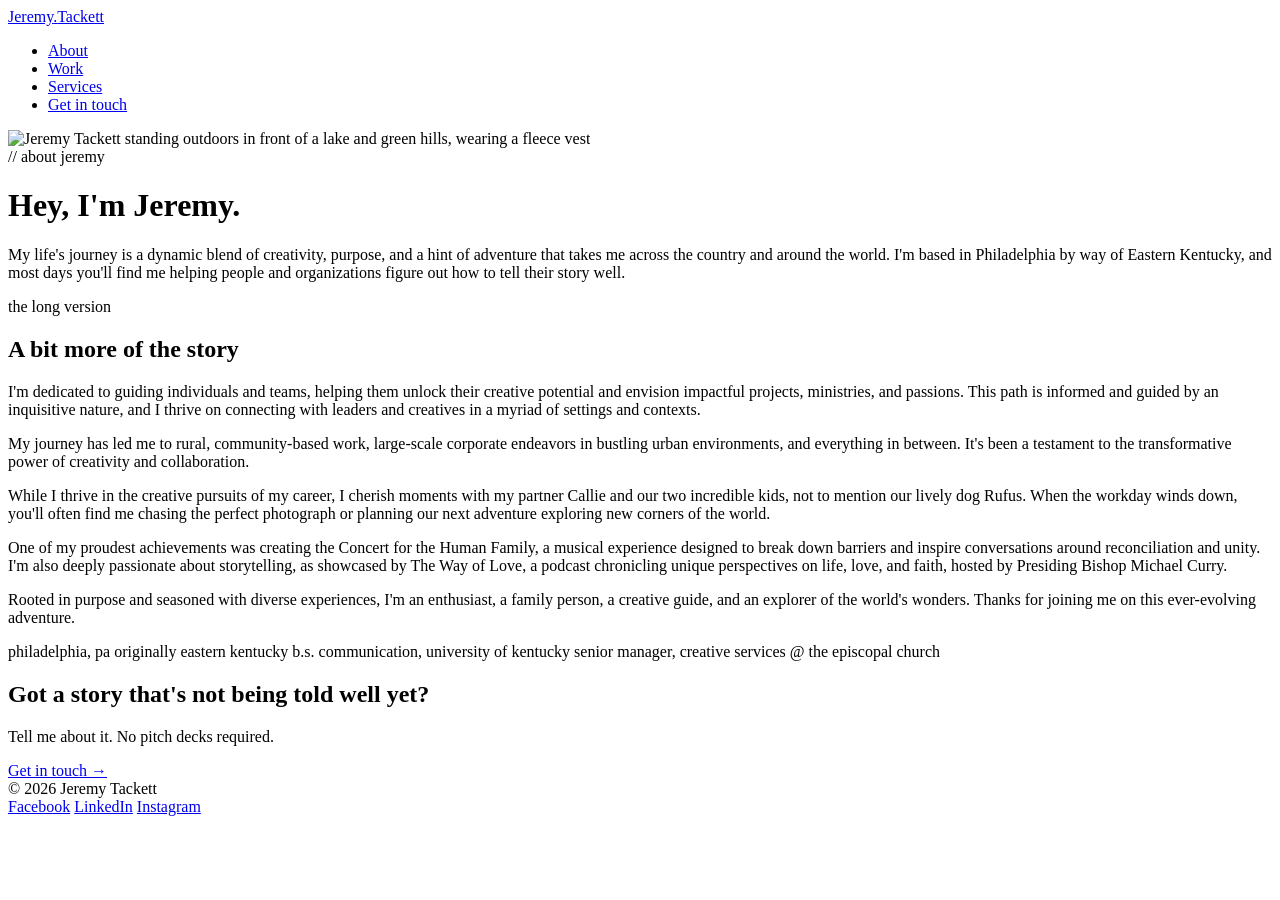
==== about.html @ 971d228a "Add About page" ====
<!DOCTYPE html>
<html lang="en">
<head>
<meta charset="UTF-8">
<meta name="viewport" content="width=device-width, initial-scale=1.0">
<title>About — Jeremy Tackett</title>
<meta name="description" content="Creative strategist based in Philadelphia, originally from Eastern Kentucky. A bit about the person behind the work.">
<link rel="preconnect" href="https://fonts.googleapis.com">
<link rel="preconnect" href="https://fonts.gstatic.com" crossorigin>
<link href="https://fonts.googleapis.com/css2?family=Big+Shoulders+Display:wght@600;800;900&family=Work+Sans:wght@400;500;600&family=Space+Mono:wght@400;700&display=swap" rel="stylesheet">
<link rel="stylesheet" href="style.css">
</head>
<body>

<header>
  <div class="wrap nav-row">
    <a href="index.html#top" class="wordmark">Jeremy<span>.</span>Tackett</a>
    <nav aria-label="Primary">
      <ul>
        <li><a href="about.html">About</a></li>
        <li><a href="index.html#work">Work</a></li>
        <li><a href="index.html#services">Services</a></li>
        <li><a href="index.html#contact">Get in touch</a></li>
      </ul>
    </nav>
  </div>
</header>

<main>

  <!-- ABOUT HERO -->
  <div class="about-hero">
    <div class="wrap">
      <div class="about-photo">
        <div class="bracket tl" aria-hidden="true"></div>
        <div class="bracket tr" aria-hidden="true"></div>
        <div class="bracket bl" aria-hidden="true"></div>
        <div class="bracket br" aria-hidden="true"></div>
        <img src="jeremy-field.jpg" alt="Jeremy Tackett standing outdoors in front of a lake and green hills, wearing a fleece vest">
      </div>
      <div>
        <span class="eyebrow mono">// about jeremy</span>
        <h1 class="display">Hey, I'm Jeremy.</h1>
        <p class="hero-sub">My life's journey is a dynamic blend of creativity, purpose, and a hint of adventure that takes me across the country and around the world. I'm based in Philadelphia by way of Eastern Kentucky, and most days you'll find me helping people and organizations figure out how to tell their story well.</p>
      </div>
    </div>
  </div>

  <!-- LONG VERSION -->
  <section class="about-body section-light">
    <div class="wrap">
      <div class="section-head">
        <span class="section-eyebrow"><span class="section-marker" aria-hidden="true"></span>the long version</span>
        <h2 class="display" style="text-transform:none; font-weight:600;">A bit more of the story</h2>
      </div>

      <p>I'm dedicated to guiding individuals and teams, helping them unlock their creative potential and envision impactful projects, ministries, and passions. This path is informed and guided by an inquisitive nature, and I thrive on connecting with leaders and creatives in a myriad of settings and contexts.</p>

      <p>My journey has led me to rural, community-based work, large-scale corporate endeavors in bustling urban environments, and everything in between. It's been a testament to the transformative power of creativity and collaboration.</p>

      <p>While I thrive in the creative pursuits of my career, I cherish moments with my partner Callie and our two incredible kids, not to mention our lively dog Rufus. When the workday winds down, you'll often find me chasing the perfect photograph or planning our next adventure exploring new corners of the world.</p>

      <p>One of my proudest achievements was creating the Concert for the Human Family, a musical experience designed to break down barriers and inspire conversations around reconciliation and unity. I'm also deeply passionate about storytelling, as showcased by The Way of Love, a podcast chronicling unique perspectives on life, love, and faith, hosted by Presiding Bishop Michael Curry.</p>

      <p>Rooted in purpose and seasoned with diverse experiences, I'm an enthusiast, a family person, a creative guide, and an explorer of the world's wonders. Thanks for joining me on this ever-evolving adventure.</p>

      <div class="fast-facts">
        <span class="tag-light">philadelphia, pa</span>
        <span class="tag-light">originally eastern kentucky</span>
        <span class="tag-light">b.s. communication, university of kentucky</span>
        <span class="tag-light">senior manager, creative services @ the episcopal church</span>
      </div>
    </div>
  </section>

  <!-- CLOSING CTA -->
  <div class="closing" id="contact">
    <div class="wrap">
      <h2 class="display">Got a story that's not being told well yet?</h2>
      <p>Tell me about it. No pitch decks required.</p>
      <a href="index.html#contact" class="btn btn-primary">Get in touch →</a>
    </div>
  </div>

</main>

<footer>
  <div class="wrap footer-row">
    <span class="mono">© 2026 Jeremy Tackett</span>
    <div class="footer-links">
      <a href="http://www.facebook.com/jdtackett">Facebook</a>
      <a href="https://www.linkedin.com/in/jeremydtackett">LinkedIn</a>
      <a href="http://instagram.com/jeremytackett">Instagram</a>
    </div>
  </div>
</footer>

</body>
</html>
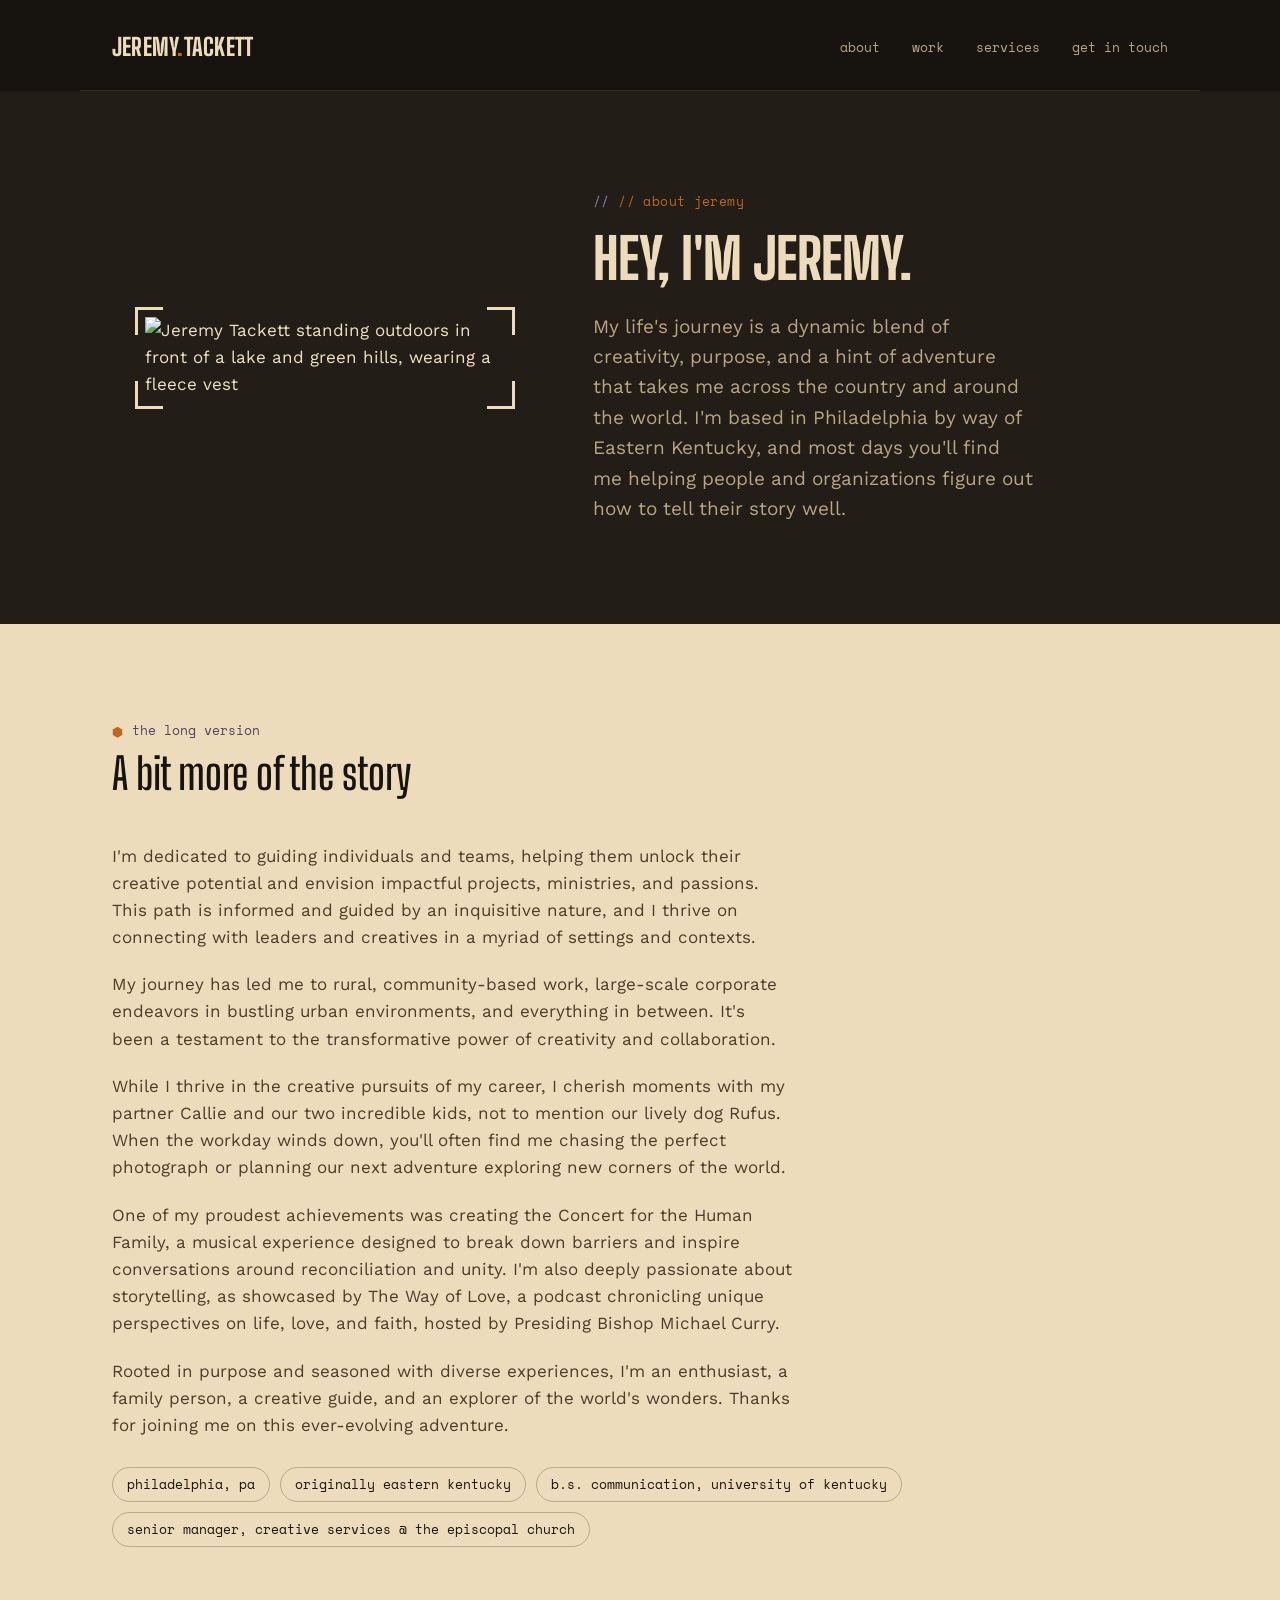
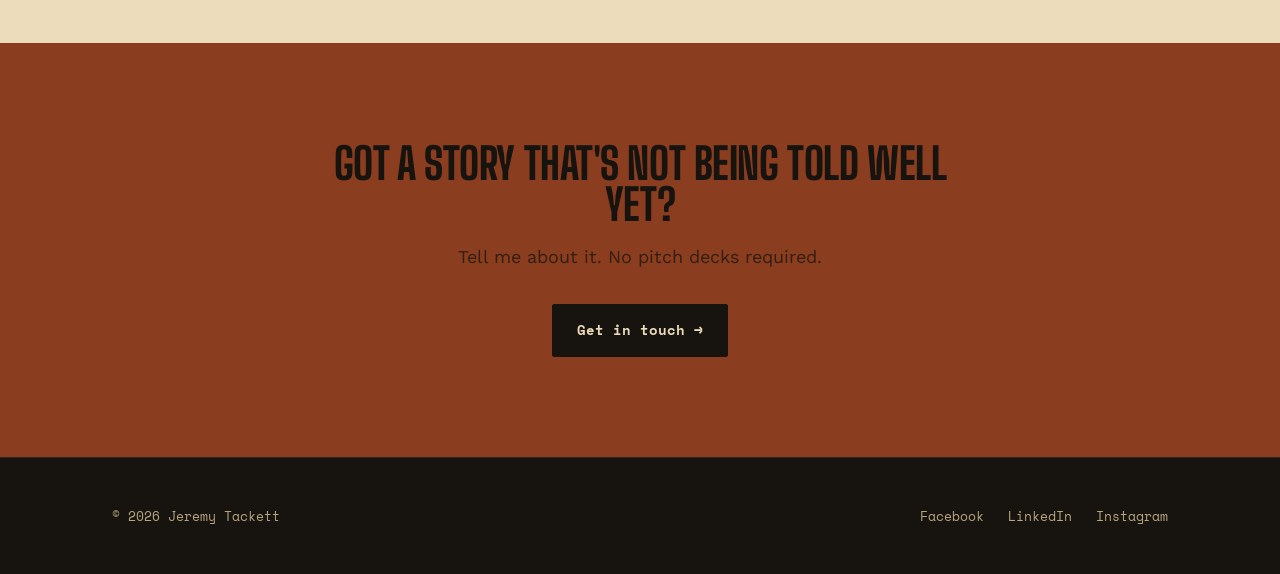
==== commit ad5e8261: "Point Work nav to work.html" ====
--- a/about.html
+++ b/about.html
@@ -18,7 +18,7 @@
     <nav aria-label="Primary">
       <ul>
         <li><a href="about.html">About</a></li>
-        <li><a href="index.html#work">Work</a></li>
+        <li><a href="work.html">Work</a></li>
         <li><a href="index.html#services">Services</a></li>
         <li><a href="index.html#contact">Get in touch</a></li>
       </ul>
--- a/style.css
+++ b/style.css
@@ -0,0 +1,601 @@
+:root {
+    --black: #17140F;
+    --charcoal: #221D17;
+    --charcoal-2: #2B2420;
+    --terracotta: #C1651F;
+    --rust: #8A3D1F;
+    --sand: #EDDCBB;
+    --sand-dim: #B9A582;
+    --denim: #47698A;
+    --purple: #9384B8;
+    --purple-deep: #4E4463;
+  }
+
+  * { margin: 0; padding: 0; box-sizing: border-box; }
+  html { scroll-behavior: smooth; }
+
+  body {
+    background: var(--black);
+    color: var(--sand);
+    font-family: 'Work Sans', sans-serif;
+    line-height: 1.6;
+    font-size: 17px;
+    overflow-x: hidden;
+  }
+
+  a { color: inherit; text-decoration: none; }
+  img { max-width: 100%; display: block; }
+
+  .wrap {
+    max-width: 1120px;
+    margin: 0 auto;
+    padding: 0 32px;
+  }
+
+  .display {
+    font-family: 'Big Shoulders Display', sans-serif;
+    font-weight: 800;
+    letter-spacing: -0.01em;
+    text-transform: uppercase;
+    line-height: 0.95;
+  }
+
+  .mono {
+    font-family: 'Space Mono', monospace;
+  }
+
+  /* -------- Header -------- */
+  header { background: var(--black); padding: 28px 0 0; }
+
+  .nav-row {
+    display: flex;
+    justify-content: space-between;
+    align-items: center;
+    padding-bottom: 24px;
+    border-bottom: 1px solid rgba(237, 220, 187, 0.12);
+  }
+
+  .wordmark {
+    font-family: 'Big Shoulders Display', sans-serif;
+    font-weight: 800;
+    font-size: 24px;
+    letter-spacing: 0.01em;
+    text-transform: uppercase;
+    color: var(--sand);
+  }
+
+  .wordmark span { color: var(--terracotta); }
+
+  nav ul {
+    list-style: none;
+    display: flex;
+    gap: 32px;
+    font-family: 'Space Mono', monospace;
+    font-size: 13px;
+    text-transform: lowercase;
+  }
+
+  nav a { color: var(--sand-dim); }
+  nav a:hover, nav a:focus-visible { color: var(--terracotta); }
+  nav a:focus-visible { outline: 2px solid var(--purple); outline-offset: 4px; }
+
+  /* -------- Hero -------- */
+  .hero-section {
+    position: relative;
+    overflow: hidden;
+    min-height: 640px;
+    display: flex;
+    align-items: center;
+  }
+
+  .hero-photo {
+    position: absolute;
+    inset: 0;
+    width: 100%;
+    height: 100%;
+    object-fit: cover;
+    object-position: 74% 42%;
+    filter: grayscale(0.1) contrast(1.05) saturate(0.92);
+    z-index: 0;
+  }
+
+  .hero-scrim {
+    position: absolute;
+    inset: 0;
+    z-index: 1;
+    pointer-events: none;
+    background: linear-gradient(100deg,
+      rgba(23,20,15,0.97) 0%,
+      rgba(23,20,15,0.88) 30%,
+      rgba(23,20,15,0.5) 54%,
+      rgba(23,20,15,0.05) 74%);
+  }
+
+  .hero-bg {
+    position: absolute;
+    inset: 0;
+    z-index: 2;
+    pointer-events: none;
+  }
+
+  .strata {
+    position: absolute;
+    left: -10%;
+    width: 120%;
+    height: 90px;
+    animation: drift 60s linear infinite;
+  }
+
+  @keyframes drift {
+    from { transform: translateX(0); }
+    to { transform: translateX(-6%); }
+  }
+
+  .aperture-wrap {
+    position: absolute;
+    top: -14%;
+    left: -8%;
+    width: 560px;
+    height: 560px;
+    z-index: 2;
+  }
+
+  .aperture-wrap svg { width: 100%; height: 100%; }
+
+  .ring1 { transform-origin: 100px 100px; animation: spin 160s linear infinite; }
+  .ring2 { transform-origin: 100px 100px; animation: spin-rev 110s linear infinite; }
+
+  @keyframes spin { to { transform: rotate(360deg); } }
+  @keyframes spin-rev { to { transform: rotate(-360deg); } }
+
+  .section-marker {
+    display: inline-block;
+    width: 11px;
+    height: 11px;
+    margin-right: 9px;
+    clip-path: polygon(50% 0%, 93% 25%, 93% 75%, 50% 100%, 7% 75%, 7% 25%);
+    background: var(--terracotta);
+    vertical-align: middle;
+  }
+
+  .hero {
+    position: relative;
+    z-index: 3;
+    width: 100%;
+    padding: 100px 0;
+  }
+
+  .hero-copy { max-width: 500px; }
+
+  .eyebrow {
+    font-family: 'Space Mono', monospace;
+    font-size: 13px;
+    color: var(--terracotta);
+    letter-spacing: 0.03em;
+    display: block;
+    margin-bottom: 20px;
+  }
+
+  .eyebrow::before { content: '// '; color: var(--purple); }
+
+  h1 {
+    font-size: clamp(2.6rem, 4.4vw, 3.8rem);
+    color: var(--sand);
+  }
+
+  h1 em {
+    font-style: normal;
+    color: var(--terracotta);
+  }
+
+  .hero-sub {
+    margin-top: 26px;
+    font-size: 19px;
+    max-width: 440px;
+    color: var(--sand-dim);
+  }
+
+  .cta-row {
+    margin-top: 36px;
+    display: flex;
+    gap: 16px;
+    align-items: center;
+    flex-wrap: wrap;
+  }
+
+  .btn {
+    display: inline-flex;
+    align-items: center;
+    gap: 8px;
+    font-family: 'Space Mono', monospace;
+    font-size: 14px;
+    padding: 14px 24px;
+    border-radius: 2px;
+    transition: transform 0.15s ease, background 0.15s ease;
+  }
+
+  .btn-primary {
+    background: var(--terracotta);
+    color: var(--black);
+    border: 1px solid var(--terracotta);
+    font-weight: 700;
+  }
+
+  .btn-primary:hover, .btn-primary:focus-visible {
+    background: var(--sand);
+    border-color: var(--sand);
+    transform: translateY(-1px);
+  }
+
+  .btn-secondary {
+    color: var(--sand);
+    border-bottom: 1px solid var(--purple);
+    padding: 14px 4px;
+  }
+
+  .btn-secondary:hover, .btn-secondary:focus-visible {
+    color: var(--purple);
+  }
+
+  .btn:focus-visible { outline: 2px solid var(--purple); outline-offset: 3px; }
+
+  /* Frame around the subject in the photo */
+  .subject-frame {
+    position: absolute;
+    z-index: 3;
+    right: 8%;
+    top: 14%;
+    width: 32%;
+    height: 64%;
+    pointer-events: none;
+  }
+
+  .bracket {
+    position: absolute;
+    width: 28px;
+    height: 28px;
+    border-color: var(--terracotta);
+  }
+
+  .bracket.tl { top: -10px; left: -10px; border-top: 3px solid; border-left: 3px solid; }
+  .bracket.tr { top: -10px; right: -10px; border-top: 3px solid; border-right: 3px solid; }
+  .bracket.bl { bottom: -10px; left: -10px; border-bottom: 3px solid; border-left: 3px solid; }
+  .bracket.br { bottom: -10px; right: -10px; border-bottom: 3px solid; border-right: 3px solid; }
+
+  .exif {
+    position: absolute;
+    z-index: 3;
+    right: 8%;
+    bottom: 7%;
+    font-family: 'Space Mono', monospace;
+    font-size: 12px;
+    color: var(--sand);
+    display: flex;
+    gap: 18px;
+    text-shadow: 0 1px 6px rgba(0,0,0,0.6);
+  }
+
+  .exif span:first-child { color: var(--purple); }
+
+  /* -------- Bridges strip -------- */
+  .bridges {
+    background: var(--charcoal);
+    padding: 40px 0;
+    border-top: 1px solid rgba(237, 220, 187, 0.1);
+    border-bottom: 1px solid rgba(237, 220, 187, 0.1);
+  }
+
+  .bridges .wrap {
+    display: flex;
+    flex-wrap: wrap;
+    gap: 12px;
+    align-items: center;
+  }
+
+  .bridges-label {
+    font-family: 'Space Mono', monospace;
+    font-size: 13px;
+    color: var(--terracotta);
+    margin-right: 12px;
+    white-space: nowrap;
+  }
+
+  .tag {
+    font-family: 'Space Mono', monospace;
+    font-size: 13px;
+    color: var(--sand);
+    border: 1px solid var(--purple-deep);
+    padding: 6px 14px;
+    border-radius: 100px;
+    white-space: nowrap;
+  }
+
+  /* -------- Section shared -------- */
+  section { padding: 96px 0; }
+
+  .section-head { max-width: 640px; margin-bottom: 48px; }
+
+  .section-eyebrow {
+    font-family: 'Space Mono', monospace;
+    font-size: 13px;
+    color: var(--purple);
+    margin-bottom: 12px;
+    display: block;
+  }
+
+  h2 {
+    font-size: clamp(2rem, 3.4vw, 2.8rem);
+    color: var(--sand);
+  }
+
+  .section-head p {
+    margin-top: 16px;
+    color: var(--sand-dim);
+    font-size: 18px;
+    font-family: 'Work Sans', sans-serif;
+    text-transform: none;
+  }
+
+  /* -------- Case studies -------- */
+  .cases {
+    display: grid;
+    grid-template-columns: repeat(2, 1fr);
+    gap: 24px;
+  }
+
+  .case-card {
+    background: var(--charcoal);
+    border: 1px solid rgba(237, 220, 187, 0.12);
+    border-top: 3px solid var(--terracotta);
+    padding: 32px;
+  }
+
+  .case-tag {
+    font-family: 'Space Mono', monospace;
+    font-size: 12px;
+    color: var(--purple);
+    margin-bottom: 16px;
+    display: block;
+  }
+
+  .case-card h3 {
+    font-size: 1.7rem;
+    color: var(--sand);
+    margin-bottom: 14px;
+  }
+
+  .case-card p {
+    color: var(--sand-dim);
+    font-size: 16px;
+  }
+
+  .case-link {
+    display: inline-block;
+    margin-top: 20px;
+    font-family: 'Space Mono', monospace;
+    font-size: 13px;
+    color: var(--terracotta);
+    border-bottom: 1px solid var(--terracotta);
+  }
+
+  .case-link:hover, .case-link:focus-visible { color: var(--purple); border-color: var(--purple); }
+
+  /* -------- Reusable light section (used by Work, and by About) -------- */
+  .section-light {
+    background: var(--sand);
+  }
+
+  .section-light .section-eyebrow { color: var(--purple-deep); }
+
+  .section-light h2 { color: var(--black); }
+
+  .section-light .section-head p { color: #4A3D2C; }
+
+  .section-light .case-card {
+    background: #FBF3E3;
+    border: 1px solid rgba(23, 20, 15, 0.1);
+    border-top: 3px solid var(--terracotta);
+  }
+
+  .section-light .case-tag { color: var(--purple-deep); }
+
+  .section-light .case-card h3 { color: var(--black); }
+
+  .section-light .case-card p { color: #4A3D2C; }
+
+  .section-light .case-link { color: var(--rust); border-bottom-color: var(--rust); }
+
+  .section-light .case-link:hover, .section-light .case-link:focus-visible {
+    color: var(--purple-deep);
+    border-color: var(--purple-deep);
+  }
+
+  .tag-light {
+    font-family: 'Space Mono', monospace;
+    font-size: 13px;
+    color: var(--black);
+    border: 1px solid rgba(23, 20, 15, 0.25);
+    padding: 6px 14px;
+    border-radius: 100px;
+    white-space: nowrap;
+  }
+
+  /* -------- About page -------- */
+  .about-hero { background: var(--charcoal); padding: 100px 0; }
+
+  .about-hero .wrap {
+    display: grid;
+    grid-template-columns: 0.85fr 1.15fr;
+    gap: 56px;
+    align-items: center;
+  }
+
+  .about-photo {
+    position: relative;
+    max-width: 360px;
+    margin: 0 auto;
+  }
+
+  .about-photo img {
+    width: 100%;
+    filter: grayscale(0.1) contrast(1.05) saturate(0.92);
+  }
+
+  .about-body { padding: 96px 0; }
+
+  .about-body p { margin-bottom: 20px; max-width: 680px; font-size: 17px; color: #4A3D2C; }
+
+  .about-body p:last-child { margin-bottom: 0; }
+
+  .fast-facts {
+    display: flex;
+    flex-wrap: wrap;
+    gap: 10px;
+    margin-top: 28px;
+  }
+
+  .section-light .service-item h3 { color: var(--black); }
+  .section-light .service-item p { color: #4A3D2C; }
+
+  /* -------- Case study pages -------- */
+  .case-hero { background: var(--charcoal); padding: 100px 0 80px; }
+
+  .case-hero .wrap { max-width: 760px; }
+
+  .case-hero .eyebrow { margin-bottom: 24px; }
+
+  .case-narrative { max-width: 760px; }
+
+  .case-narrative p {
+    font-size: 18px;
+    color: var(--sand-dim);
+    margin-bottom: 22px;
+  }
+
+  .case-narrative p:last-child { margin-bottom: 0; }
+
+  .case-close {
+    max-width: 760px;
+  }
+
+  .case-close p {
+    font-size: 18px;
+    color: #4A3D2C;
+    margin-bottom: 20px;
+  }
+
+  .case-close p:last-child { margin-bottom: 0; font-weight: 500; color: var(--black); }
+
+  @media (max-width: 860px) {
+    .about-hero .wrap { grid-template-columns: 1fr; gap: 40px; }
+    .about-photo { order: -1; max-width: 240px; }
+  }
+
+  /* -------- Services -------- */
+  .services-band { background: var(--black); }
+
+  .services {
+    display: grid;
+    grid-template-columns: repeat(3, 1fr);
+    gap: 40px;
+  }
+
+  .service-item {
+    border-top: 3px solid var(--purple-deep);
+    padding-top: 20px;
+  }
+
+  .service-num {
+    font-family: 'Space Mono', monospace;
+    font-size: 13px;
+    color: var(--terracotta);
+    display: block;
+    margin-bottom: 16px;
+  }
+
+  .service-item h3 {
+    font-size: 1.6rem;
+    color: var(--sand);
+    margin-bottom: 10px;
+  }
+
+  .service-item p {
+    font-size: 15px;
+    color: var(--sand-dim);
+    font-family: 'Work Sans', sans-serif;
+  }
+
+  /* -------- Closing CTA -------- */
+  .closing {
+    background: var(--rust);
+    padding: 100px 0;
+    text-align: center;
+  }
+
+  .closing h2 { color: var(--black); max-width: 640px; margin: 0 auto; }
+
+  .closing p {
+    color: rgba(23, 20, 15, 0.75);
+    margin-top: 18px;
+    font-size: 18px;
+    font-family: 'Work Sans', sans-serif;
+  }
+
+  .closing .btn-primary {
+    margin-top: 32px;
+    background: var(--black);
+    border-color: var(--black);
+    color: var(--sand);
+  }
+
+  .closing .btn-primary:hover, .closing .btn-primary:focus-visible {
+    background: var(--purple-deep);
+    border-color: var(--purple-deep);
+  }
+
+  /* -------- Footer -------- */
+  footer { background: var(--black); padding: 48px 0; border-top: 1px solid rgba(237, 220, 187, 0.1); }
+
+  .footer-row {
+    display: flex;
+    justify-content: space-between;
+    align-items: center;
+    flex-wrap: wrap;
+    gap: 16px;
+  }
+
+  footer, footer a {
+    font-family: 'Space Mono', monospace;
+    font-size: 13px;
+    color: var(--sand-dim);
+  }
+
+  footer a:hover, footer a:focus-visible { color: var(--terracotta); }
+
+  .footer-links { display: flex; gap: 24px; flex-wrap: wrap; }
+
+  /* -------- Responsive -------- */
+  @media (max-width: 860px) {
+    .hero-section { min-height: 560px; }
+    .hero-photo { object-position: 66% 38%; }
+    .hero-scrim {
+      background: linear-gradient(180deg,
+        rgba(23,20,15,0.35) 0%,
+        rgba(23,20,15,0.9) 58%,
+        rgba(23,20,15,0.98) 100%);
+    }
+    .hero { padding: 60px 0 48px; display: flex; align-items: flex-end; min-height: 560px; }
+    .hero-copy { max-width: 100%; }
+    .subject-frame, .exif { display: none; }
+    .aperture-wrap { width: 380px; height: 380px; top: -10%; left: -14%; }
+    .cases { grid-template-columns: 1fr; }
+    .services { grid-template-columns: 1fr; gap: 32px; }
+    nav ul { display: none; }
+  }
+
+  @media (prefers-reduced-motion: reduce) {
+    html { scroll-behavior: auto; }
+    * { transition: none !important; }
+    .strata { animation: none !important; }
+    .ring1, .ring2 { animation: none !important; }
+  }
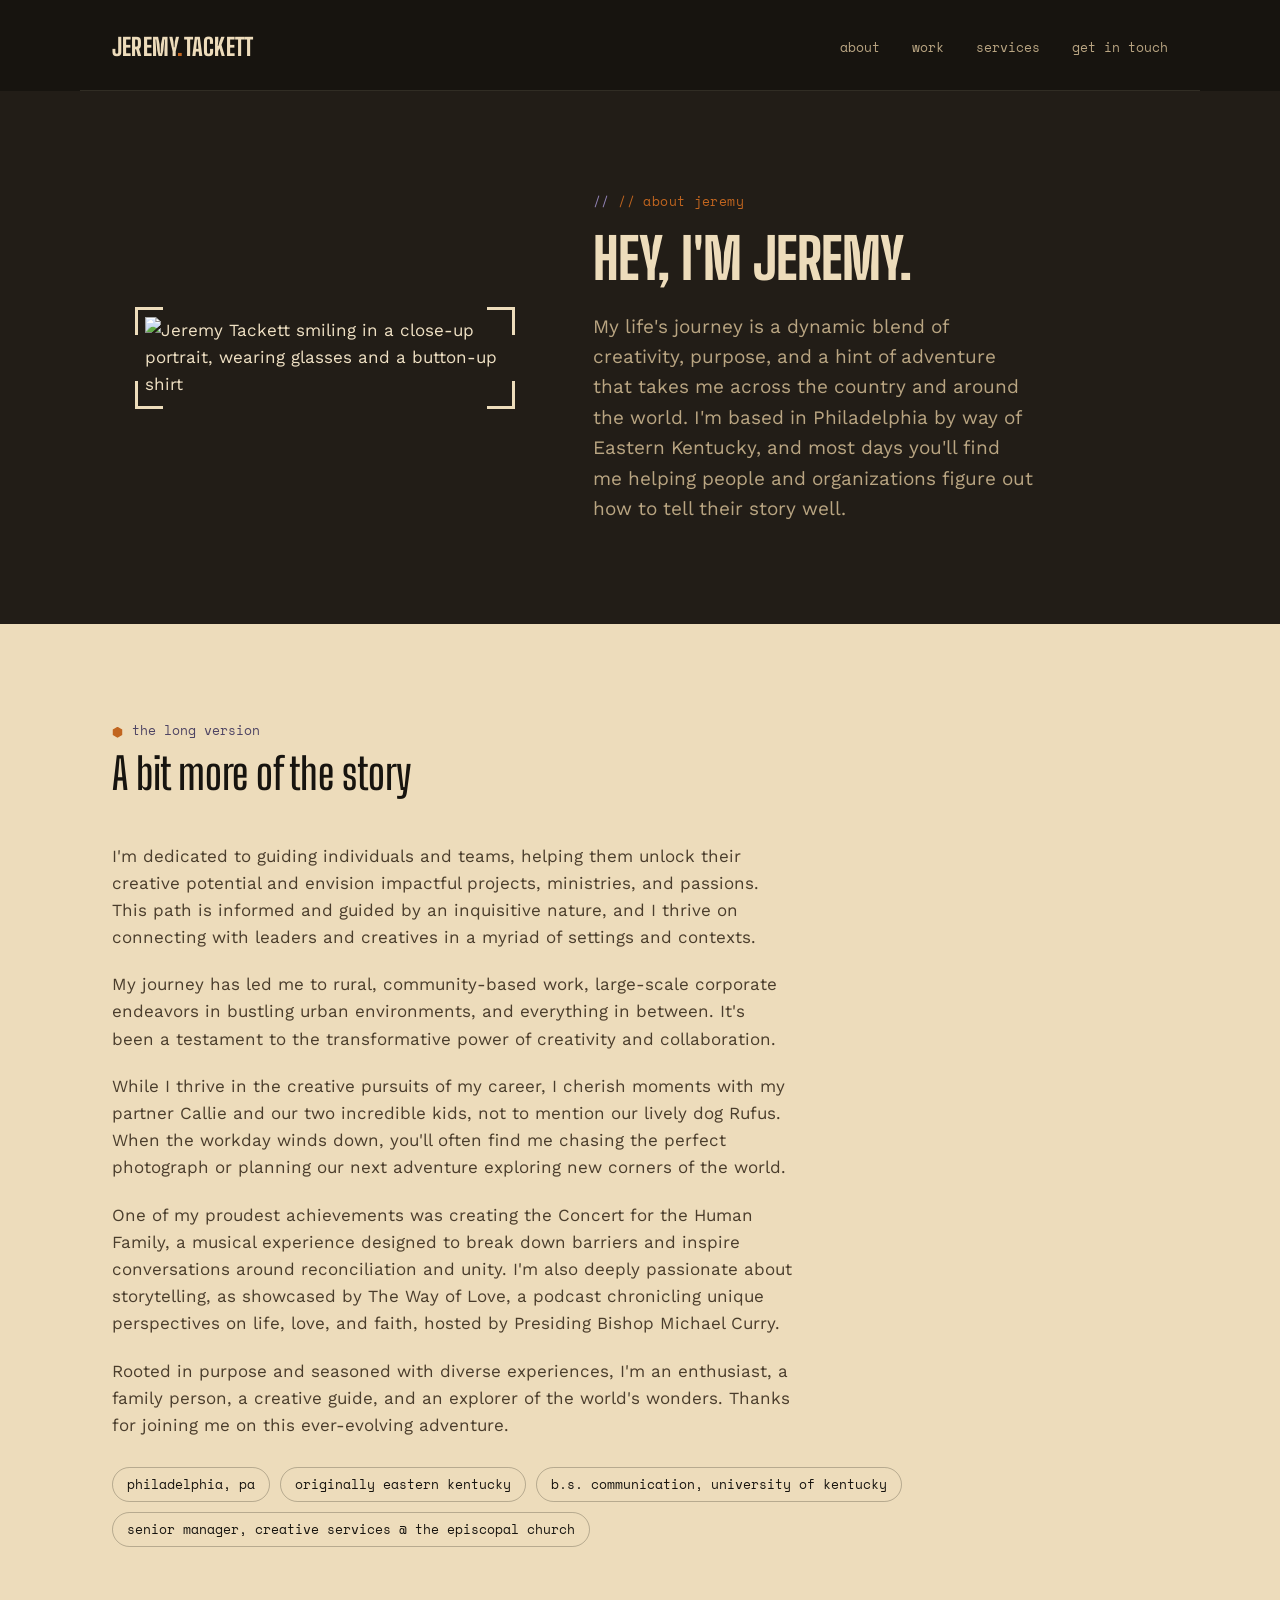
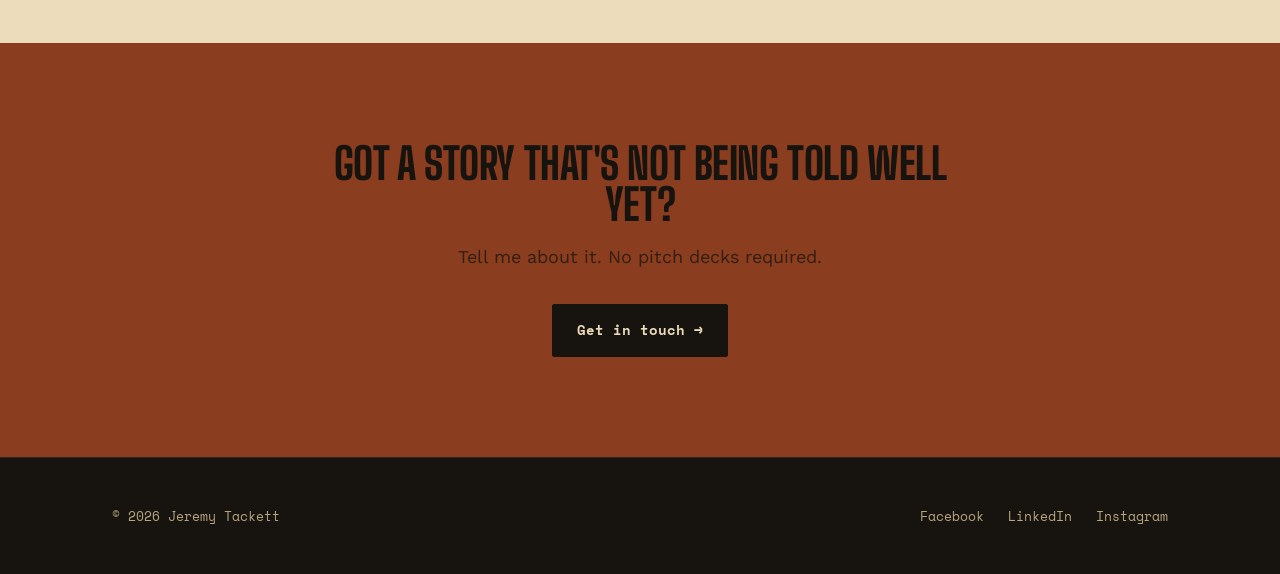
==== commit 876aa352: "Update about.html" ====
--- a/about.html
+++ b/about.html
@@ -36,7 +36,7 @@
         <div class="bracket tr" aria-hidden="true"></div>
         <div class="bracket bl" aria-hidden="true"></div>
         <div class="bracket br" aria-hidden="true"></div>
-        <img src="jeremy-field.jpg" alt="Jeremy Tackett standing outdoors in front of a lake and green hills, wearing a fleece vest">
+        <img src="jeremy-headshot-new.webp" alt="Jeremy Tackett smiling in a close-up portrait, wearing glasses and a button-up shirt">
       </div>
       <div>
         <span class="eyebrow mono">// about jeremy</span>
--- a/style.css
+++ b/style.css
@@ -599,3 +599,57 @@
     .strata { animation: none !important; }
     .ring1, .ring2 { animation: none !important; }
   }
+
+
+  /* -------- Ministry Site Design page -------- */
+  .section-light .case-narrative p { color: #4A3D2C; }
+  .section-light .case-narrative h3 { color: var(--black); }
+  .section-light .case-narrative ul,
+  .section-light .case-narrative li { color: #4A3D2C; }
+
+  .step-block { max-width: 760px; }
+
+  .step-tag {
+    font-family: 'Space Mono', monospace;
+    font-size: 12px;
+    letter-spacing: 0.08em;
+    text-transform: uppercase;
+    color: var(--purple);
+    display: block;
+    margin-bottom: 10px;
+  }
+
+  .section-light .step-tag { color: var(--purple-deep); }
+
+  .step-title {
+    font-size: 1.5rem;
+    margin-bottom: 14px;
+  }
+
+  .step-divider {
+    display: flex;
+    justify-content: center;
+    margin: 40px 0 44px;
+  }
+
+  .step-divider svg { display: block; }
+
+  .mini-cases { display: block; margin-top: 8px; }
+
+  /* Inline links embedded mid-paragraph (not standalone CTAs like .case-link) */
+  .inline-link {
+    color: var(--terracotta);
+    border-bottom: 1px solid var(--terracotta);
+  }
+
+  .inline-link:hover, .inline-link:focus-visible {
+    color: var(--purple);
+    border-color: var(--purple);
+  }
+
+  .section-light .inline-link { color: var(--rust); border-bottom-color: var(--rust); }
+
+  .section-light .inline-link:hover, .section-light .inline-link:focus-visible {
+    color: var(--purple-deep);
+    border-color: var(--purple-deep);
+  }
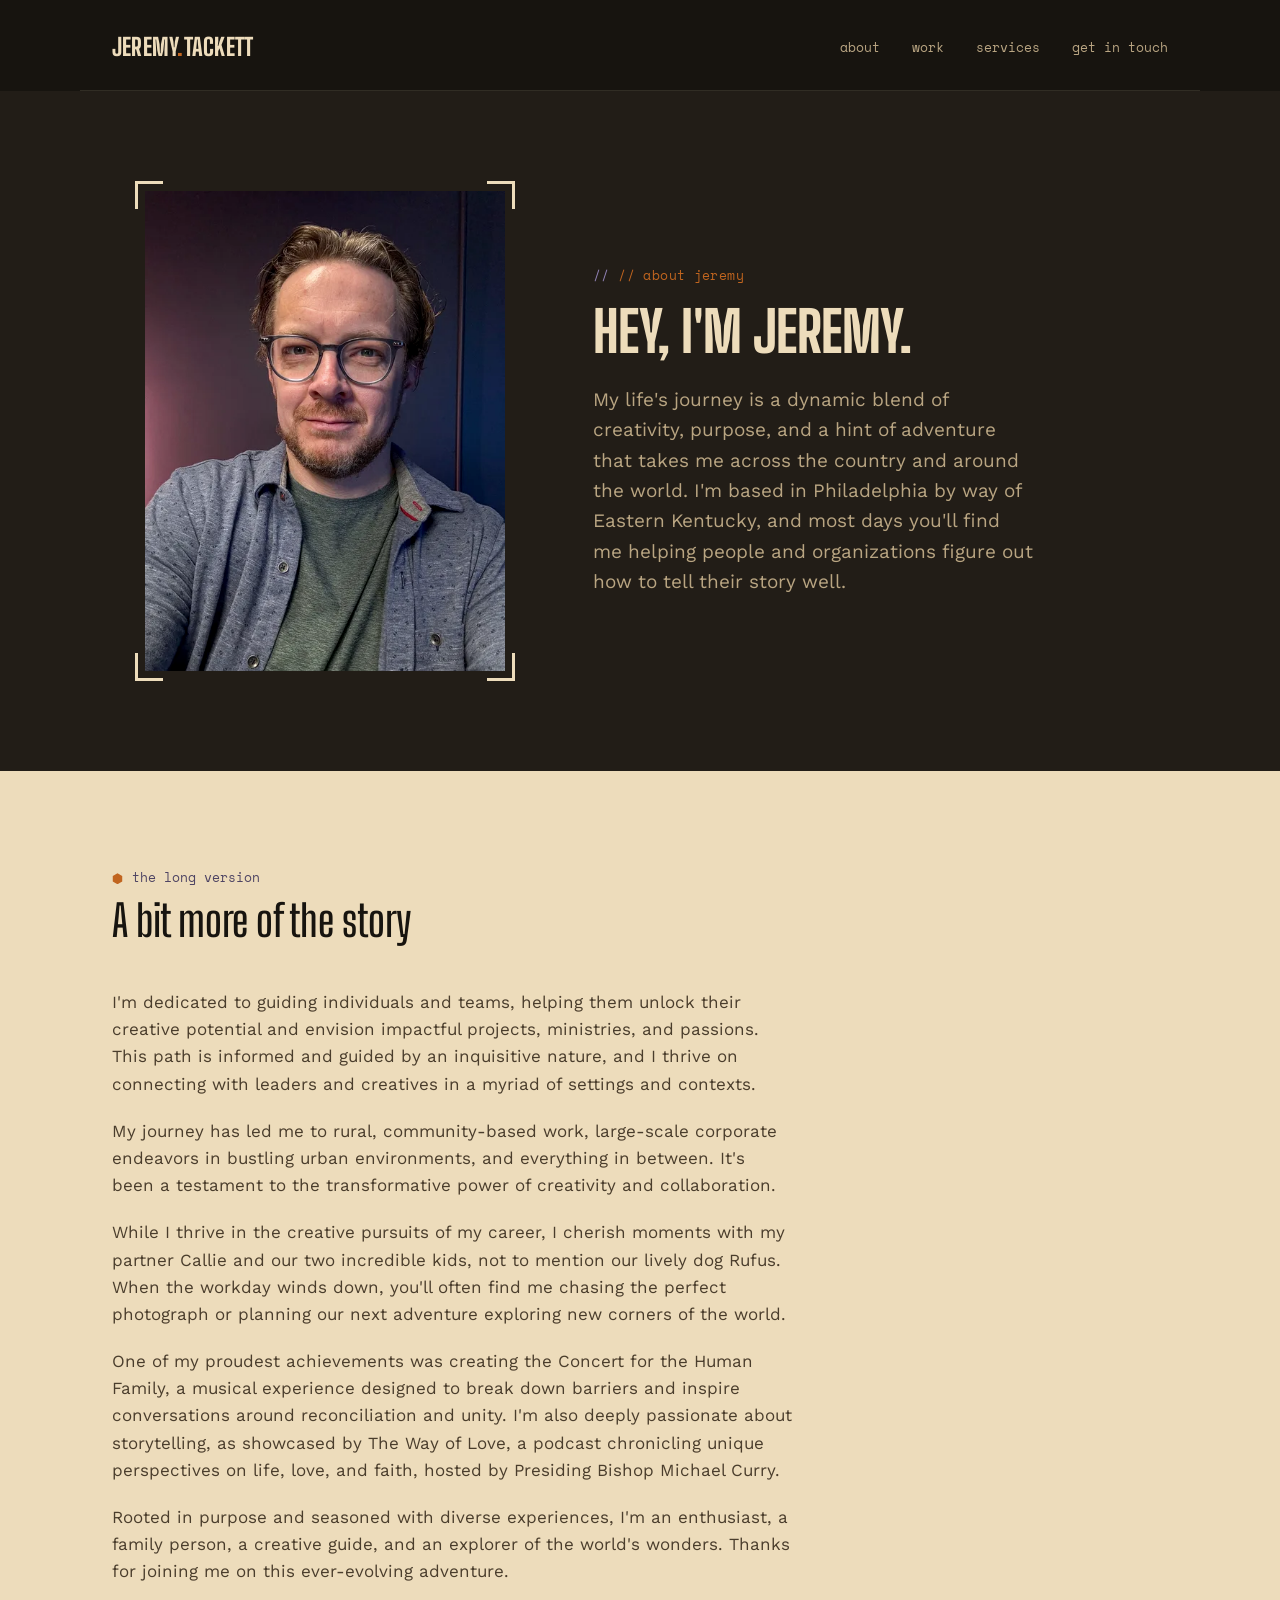
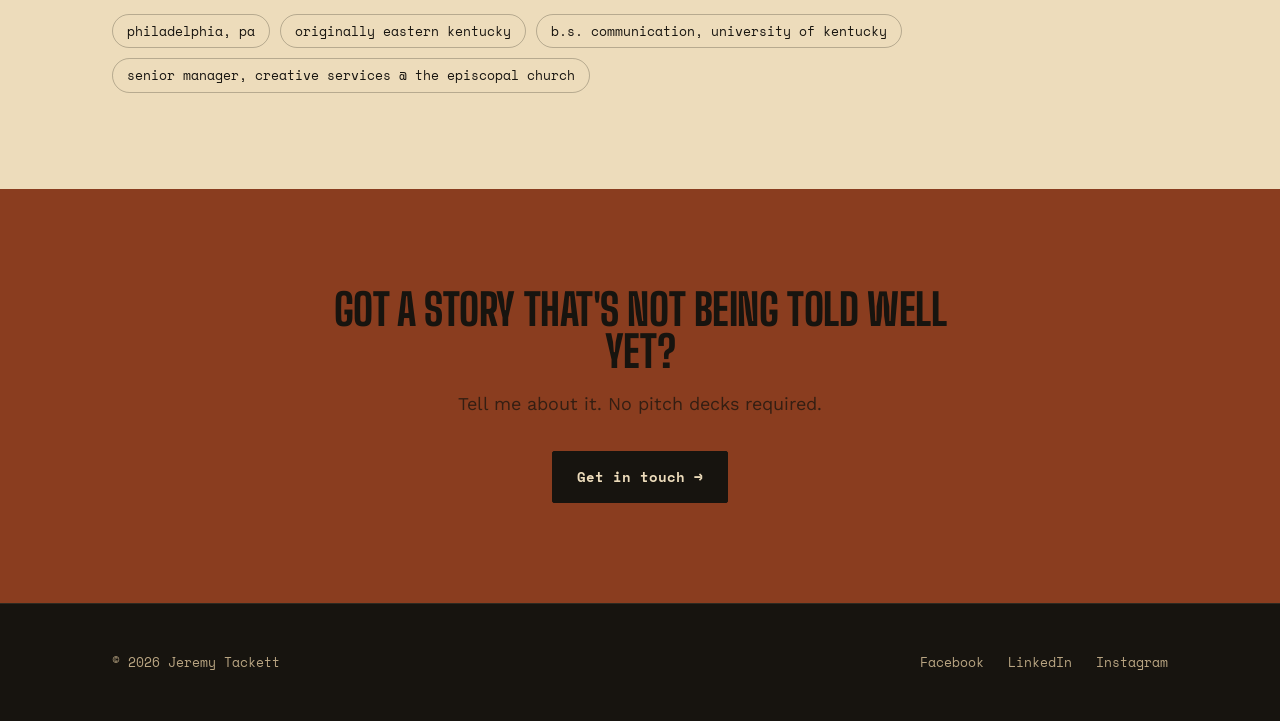
==== commit c3e23195: "Add favicon link tags" ====
--- a/about.html
+++ b/about.html
@@ -3,6 +3,12 @@
 <head>
 <meta charset="UTF-8">
 <meta name="viewport" content="width=device-width, initial-scale=1.0">
+<link rel="icon" type="image/x-icon" href="favicon.ico">
+<link rel="icon" type="image/png" sizes="32x32" href="favicon-32x32.png">
+<link rel="icon" type="image/png" sizes="16x16" href="favicon-16x16.png">
+<link rel="apple-touch-icon" sizes="180x180" href="apple-touch-icon.png">
+<link rel="icon" type="image/png" sizes="192x192" href="android-chrome-192x192.png">
+<link rel="icon" type="image/png" sizes="512x512" href="android-chrome-512x512.png">
 <title>About — Jeremy Tackett</title>
 <meta name="description" content="Creative strategist based in Philadelphia, originally from Eastern Kentucky. A bit about the person behind the work.">
 <link rel="preconnect" href="https://fonts.googleapis.com">
--- a/style.css
+++ b/style.css
@@ -237,6 +237,9 @@
     color: var(--purple);
   }
 
+  .section-light .btn-secondary { color: var(--black); border-bottom-color: var(--purple-deep); }
+  .section-light .btn-secondary:hover, .section-light .btn-secondary:focus-visible { color: var(--rust); }
+
   .btn:focus-visible { outline: 2px solid var(--purple); outline-offset: 3px; }
 
   /* Frame around the subject in the photo */
@@ -377,7 +380,6 @@
     color: var(--terracotta);
     border-bottom: 1px solid var(--terracotta);
   }
-
   .case-link:hover, .case-link:focus-visible { color: var(--purple); border-color: var(--purple); }
 
   /* -------- Reusable light section (used by Work, and by About) -------- */
